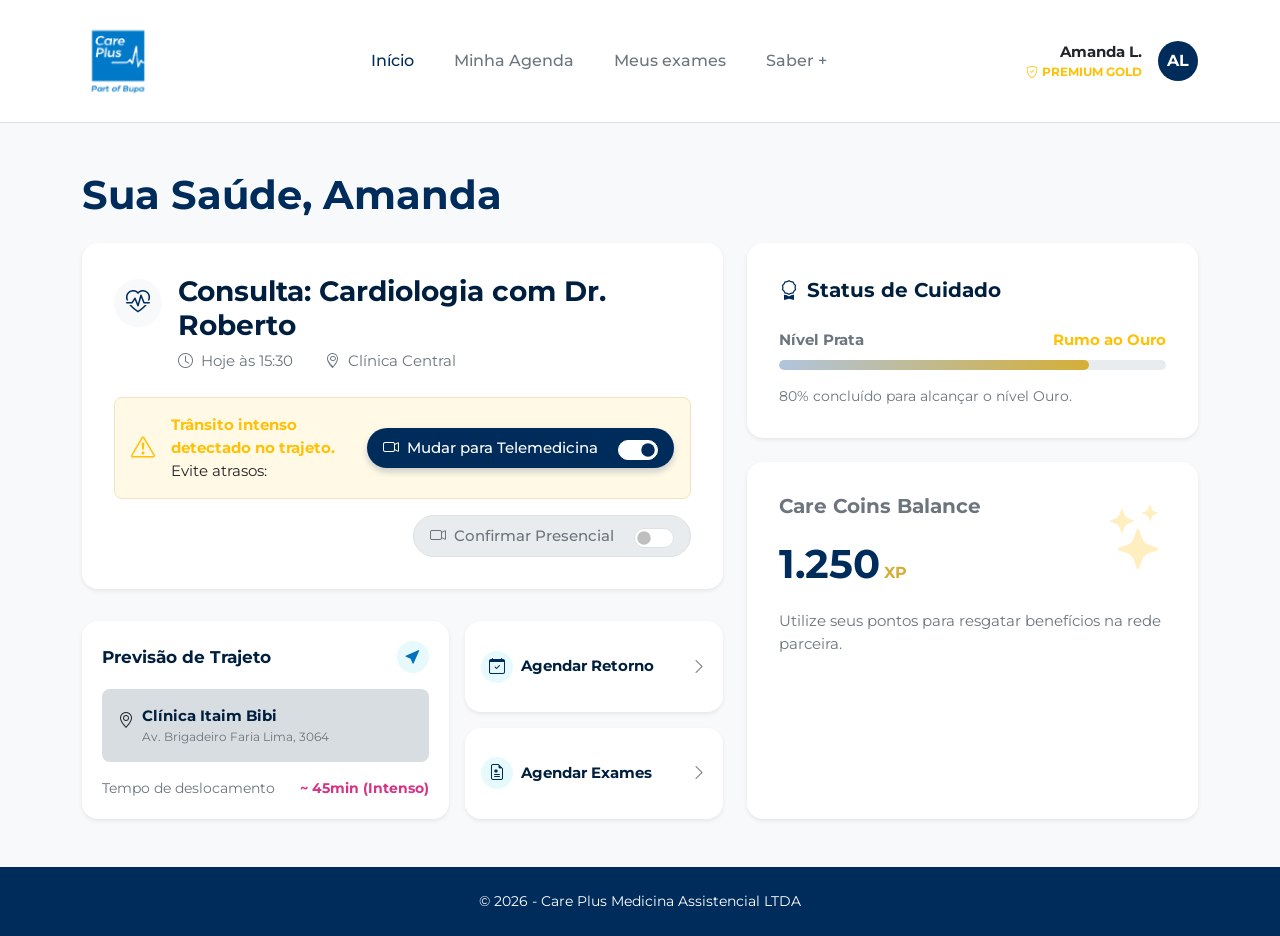
==== index.html @ d6cd410c "Alteração da fonte" ====
<!doctype html>
<html lang="pt-BR">
  <head>
    <meta charset="UTF-8" />
    <meta name="viewport" content="width=device-width, initial-scale=1.0" />
    <title>Care Plus - Dashboard</title>
    <link
      href="https://cdn.jsdelivr.net/npm/bootstrap@5.3.0/dist/css/bootstrap.min.css"
      rel="stylesheet"
    />
    <link rel="preconnect" href="https://fonts.googleapis.com" />
    <link rel="preconnect" href="https://fonts.gstatic.com" crossorigin />
    <link
      href="https://fonts.googleapis.com/css2?family=Montserrat:ital,wght@0,100..900;1,100..900&display=swap"
      rel="stylesheet"
    />
    <link
      rel="stylesheet"
      href="https://cdn.jsdelivr.net/npm/bootstrap-icons@1.11.1/font/bootstrap-icons.css"
    />
    <link rel="stylesheet" href="css/style.css" />
  </head>
  <body class="bg-light">
    <nav
      class="navbar navbar-expand-lg navbar-light bg-white border-bottom py-3"
    >
      <div class="container">
        <a class="navbar-brand d-flex align-items-center" href="index.html">
          <img
            src="img/logo.png"
            alt="Care Plus Logo"
            height="80"
            class="d-inline-block align-text-top"
          />
        </a>
        <button
          class="navbar-toggler"
          type="button"
          data-bs-toggle="collapse"
          data-bs-target="#navbarNav"
        >
          <span class="navbar-toggler-icon"></span>
        </button>
        <div class="collapse navbar-collapse" id="navbarNav">
          <ul class="navbar-nav mx-auto">
            <li class="nav-item me-4">
              <a
                class="nav-link active fw-medium text-dark d-flex align-items-center"
                href="index.html"
              >
                Início
              </a>
            </li>
            <li class="nav-item me-4">
              <a
                class="nav-link fw-medium text-secondary d-flex align-items-center"
                href="agenda.html"
              >
                Minha Agenda
              </a>
            </li>
            <li class="nav-item me-4">
              <a
                class="nav-link fw-medium text-secondary d-flex align-items-center"
                href="exames.html"
              >
                Meus exames
              </a>
            </li>
            <li class="nav-item">
              <a
                class="nav-link fw-medium text-secondary d-flex align-items-center"
                href="saber.html"
              >
                Saber +
              </a>
            </li>
          </ul>
          <div class="d-flex align-items-center">
            <div class="text-end me-3">
              <div class="fw-bold text-dark font-md user-header-name">
                Amanda L.
              </div>
              <div
                class="text-warning fw-bold d-flex align-items-center justify-content-end font-xs"
              >
                <i class="bi bi-shield-check me-1"></i> PREMIUM GOLD
              </div>
            </div>
            <a
              href="cadastro.html"
              class="text-decoration-none"
              title="Ver Perfil"
            >
              <div
                class="avatar-md bg-primary text-white rounded-circle d-flex justify-content-center align-items-center fw-bold"
              >
                AL
              </div>
            </a>
          </div>
        </div>
      </div>
    </nav>
    <main class="container my-5">
      <h1 class="fw-bold mb-4 dashboard-title">Sua Saúde, Amanda</h1>
      <div class="row g-4">
        <div class="col-lg-7">
          <div class="card border-0 shadow-sm rounded-4 p-2">
            <div class="card-body p-4">
              <div class="d-flex align-items-start mb-4">
                <div class="icon-box bg-light avatar-lg me-3 mt-1">
                  <i class="bi bi-heart-pulse text-primary fs-4"></i>
                </div>
                <div>
                  <h3 class="fw-bold mb-2 section-title">
                    Consulta: Cardiologia com Dr. Roberto
                  </h3>
                  <div class="d-flex text-secondary font-md flex-wrap gap-2">
                    <div class="me-4 d-flex align-items-center m-0">
                      <i class="bi bi-clock me-2"></i> Hoje às 15:30
                    </div>
                    <div class="d-flex align-items-center">
                      <i class="bi bi-geo-alt me-2"></i> Clínica Central
                    </div>
                  </div>
                </div>
              </div>
              <div
                class="alert custom-alert rounded-3 d-flex flex-column flex-md-row align-items-md-center justify-content-between mb-3 p-3"
                role="alert"
              >
                <div class="d-flex align-items-center mb-3 mb-md-0">
                  <i
                    class="bi bi-exclamation-triangle text-warning fs-4 me-3"
                  ></i>
                  <div class="font-md">
                    <strong class="text-warning"
                      >Trânsito intenso detectado no trajeto.</strong
                    >
                    Evite atrasos:
                  </div>
                </div>
                <div
                  class="action-toggle-container bg-primary text-white rounded-pill px-3 py-2 d-flex align-items-center"
                  id="btn-telemedicina"
                >
                  <i class="bi bi-camera-video me-2"></i>
                  <span class="fw-medium me-3 font-md"
                    >Mudar para Telemedicina</span
                  >
                  <div class="form-check form-switch m-0 ms-1">
                    <input
                      class="form-check-input custom-switch"
                      type="checkbox"
                      role="switch"
                      id="toggleTelemedicina"
                      checked
                    />
                  </div>
                </div>
              </div>
              <div class="d-flex justify-content-end mt-2">
                <div
                  class="action-toggle-container bg-light text-secondary rounded-pill px-3 py-2 d-flex align-items-center border"
                  id="btn-presencial"
                >
                  <i class="bi bi-camera-video me-2"></i>
                  <span class="fw-medium me-3 font-md"
                    >Confirmar Presencial</span
                  >
                  <div class="form-check form-switch m-0 ms-1">
                    <input
                      class="form-check-input custom-switch"
                      type="checkbox"
                      role="switch"
                      id="togglePresencial"
                    />
                  </div>
                </div>
              </div>
            </div>
          </div>
          <div class="row mt-3 g-3">
            <div class="col-md-7">
              <div class="card border-0 shadow-sm rounded-4 h-100 p-1">
                <div class="card-body p-3">
                  <div
                    class="d-flex justify-content-between align-items-center mb-3"
                  >
                    <h6 class="fw-bold m-0 section-title font-lg">
                      Previsão de Trajeto
                    </h6>
                    <div
                      class="bg-info bg-opacity-10 avatar-sm icon-box text-secondary-brand"
                    >
                      <i class="bi bi-cursor-fill"></i>
                    </div>
                  </div>
                  <div
                    class="rounded-3 p-3 mb-3 d-flex align-items-start bg-path-gray"
                  >
                    <i class="bi bi-geo-alt text-dark me-2 mt-1"></i>
                    <div>
                      <div class="fw-bold section-title font-md">
                        Clínica Itaim Bibi
                      </div>
                      <div class="text-secondary font-xs">
                        Av. Brigadeiro Faria Lima, 3064
                      </div>
                    </div>
                  </div>
                  <div
                    class="d-flex justify-content-between align-items-center font-sm"
                  >
                    <span class="text-secondary">Tempo de deslocamento</span>
                    <span class="fw-bold text-gold-alt">~ 45min (Intenso)</span>
                  </div>
                </div>
              </div>
            </div>
            <div class="col-md-5 d-flex flex-column gap-3">
              <div
                class="card border-0 shadow-sm rounded-4 p-3 flex-row align-items-center justify-content-between h-50 action-card"
                style="cursor: pointer"
                onclick="window.location.href = 'agenda.html'"
              >
                <div class="d-flex align-items-center">
                  <div
                    class="bg-info bg-opacity-10 avatar-sm icon-box text-navy me-2"
                  >
                    <i class="bi bi-calendar-check"></i>
                  </div>
                  <span class="fw-bold section-title font-md"
                    >Agendar Retorno</span
                  >
                </div>
                <i class="bi bi-chevron-right text-secondary"></i>
              </div>
              <div
                class="card border-0 shadow-sm rounded-4 p-3 flex-row align-items-center justify-content-between h-50 action-card"
                style="cursor: pointer"
                onclick="
                  window.location.href = 'exames.html?tab=agendar-exames'
                "
              >
                <div class="d-flex align-items-center">
                  <div
                    class="bg-info bg-opacity-10 avatar-sm icon-box text-navy me-2"
                  >
                    <i class="bi bi-file-earmark-medical"></i>
                  </div>
                  <span class="fw-bold section-title font-md"
                    >Agendar Exames</span
                  >
                </div>
                <i class="bi bi-chevron-right text-secondary"></i>
              </div>
            </div>
          </div>
        </div>
        <div class="col-lg-5 d-flex flex-column gap-4">
          <div class="card border-0 shadow-sm rounded-4 p-2">
            <div class="card-body p-4">
              <div class="d-flex align-items-center mb-4">
                <i class="bi bi-award fs-5 me-2 text-navy"></i>
                <h5 class="fw-bold m-0 section-title">Status de Cuidado</h5>
              </div>
              <div class="d-flex justify-content-between mb-2 fw-bold font-md">
                <span class="text-secondary">Nível Prata</span>
                <span class="text-warning">Rumo ao Ouro</span>
              </div>
              <div
                class="progress mb-3"
                style="height: 10px; background-color: #e9ecef"
              >
                <div
                  class="progress-bar custom-progress-bar"
                  role="progressbar"
                  style="width: 80%"
                  aria-valuenow="80"
                  aria-valuemin="0"
                  aria-valuemax="100"
                ></div>
              </div>
              <p class="text-secondary m-0 font-sm">
                80% concluído para alcançar o nível Ouro.
              </p>
            </div>
          </div>
          <div
            class="card border-0 shadow-sm rounded-4 p-2 h-100"
            style="cursor: pointer"
            onclick="window.location.href = 'recompensas.html'"
          >
            <div class="card-body p-4 position-relative overflow-hidden">
              <i
                class="bi bi-stars position-absolute text-warning opacity-25"
                style="top: 20px; right: 20px; font-size: 4rem"
              ></i>
              <h5 class="fw-bold mb-3 text-secondary">Care Coins Balance</h5>
              <div class="d-flex align-items-baseline mb-3">
                <span class="fw-bold balance-value">1.250</span>
                <span class="fw-bold xp-tag ms-1">XP</span>
              </div>
              <p class="text-secondary m-0 font-md w-85">
                Utilize seus pontos para resgatar benefícios na rede parceira.
              </p>
            </div>
          </div>
        </div>
      </div>
    </main>
    <div
      class="modal fade"
      id="modalCadastro"
      tabindex="-1"
      aria-labelledby="modalCadastroLabel"
      aria-hidden="true"
    >
      <div class="modal-dialog modal-dialog-centered modal-lg">
        <div class="modal-content border-0 rounded-4 shadow">
          <div class="modal-header border-0 pb-0">
            <h4
              class="modal-title fw-bold modal-title-custom"
              id="modalCadastroLabel"
            >
              Sua Saúde, Seus Dados
            </h4>
            <button
              type="button"
              class="btn-close"
              data-bs-dismiss="modal"
              aria-label="Close"
            ></button>
          </div>
          <div class="modal-body p-4">
            <div class="card border-0 bg-light rounded-4 p-3 mb-4">
              <div
                class="d-flex justify-content-between align-items-center mb-3"
              >
                <h5 class="fw-bold m-0 data-section-title">Dados pessoais</h5>
                <i class="bi bi-pencil-fill text-secondary"></i>
              </div>
              <div class="mb-3">
                <label class="form-label text-secondary font-md">Nome</label>
                <input
                  type="text"
                  class="form-control rounded-3"
                  value="Amanda L."
                  readonly
                />
              </div>
              <div class="row g-3 mb-3">
                <div class="col-md-6">
                  <label class="form-label text-secondary font-md"
                    >Data de Nascimento</label
                  >
                  <input
                    type="text"
                    class="form-control rounded-3"
                    value="01/01/1990"
                    readonly
                  />
                </div>
                <div class="col-md-6">
                  <label class="form-label text-secondary font-md">CPF</label>
                  <input
                    type="text"
                    class="form-control rounded-3"
                    value="123.456.789-00"
                    readonly
                  />
                </div>
              </div>
              <div class="row g-3">
                <div class="col-md-6">
                  <label class="form-label text-secondary font-md"
                    >Endereço</label
                  >
                  <input
                    type="text"
                    class="form-control rounded-3"
                    value="Rua Exemplo, 123"
                    readonly
                  />
                </div>
                <div class="col-md-6">
                  <label class="form-label text-secondary font-md"
                    >Contato</label
                  >
                  <input
                    type="text"
                    class="form-control rounded-3"
                    value="(11) 99999-9999"
                    readonly
                  />
                </div>
              </div>
            </div>
            <div class="card border-0 bg-light rounded-4 p-3">
              <div
                class="d-flex justify-content-between align-items-center mb-3"
              >
                <h5 class="fw-bold m-0 data-section-title">
                  Histórico e Preferências
                </h5>
                <i class="bi bi-pencil-fill text-secondary"></i>
              </div>
              <div class="mb-3">
                <label class="form-label text-secondary font-md"
                  >Alergias Medicamentosas</label
                >
                <input
                  type="text"
                  class="form-control rounded-3"
                  value="Nenhuma conhecida"
                  readonly
                />
              </div>
              <div class="mb-3">
                <label class="form-label text-secondary font-md"
                  >Forma de contato preferencial</label
                >
                <input
                  type="text"
                  class="form-control rounded-3"
                  value="WhatsApp"
                  readonly
                />
              </div>
              <div>
                <label class="form-label text-secondary font-md"
                  >Doenças Crônicas Conhecidas</label
                >
                <input
                  type="text"
                  class="form-control rounded-3"
                  value="Asma leve"
                  readonly
                />
              </div>
            </div>
          </div>
        </div>
      </div>
    </div>
    <footer class="custom-footer">
      © 2026 - Care Plus Medicina Assistencial LTDA
    </footer>
    <script src="https://cdn.jsdelivr.net/npm/bootstrap@5.3.0/dist/js/bootstrap.bundle.min.js"></script>
    <script src="js/global.js"></script>
    <script src="js/index.js"></script>
  </body>
</html>
---- css/style.css ----
@import url(agenda.css);
@import url(cadastro.css);
@import url(exames.css);
@import url(global.css);
@import url(index.css);
@import url(recompensas.css);
@import url(saber.css);
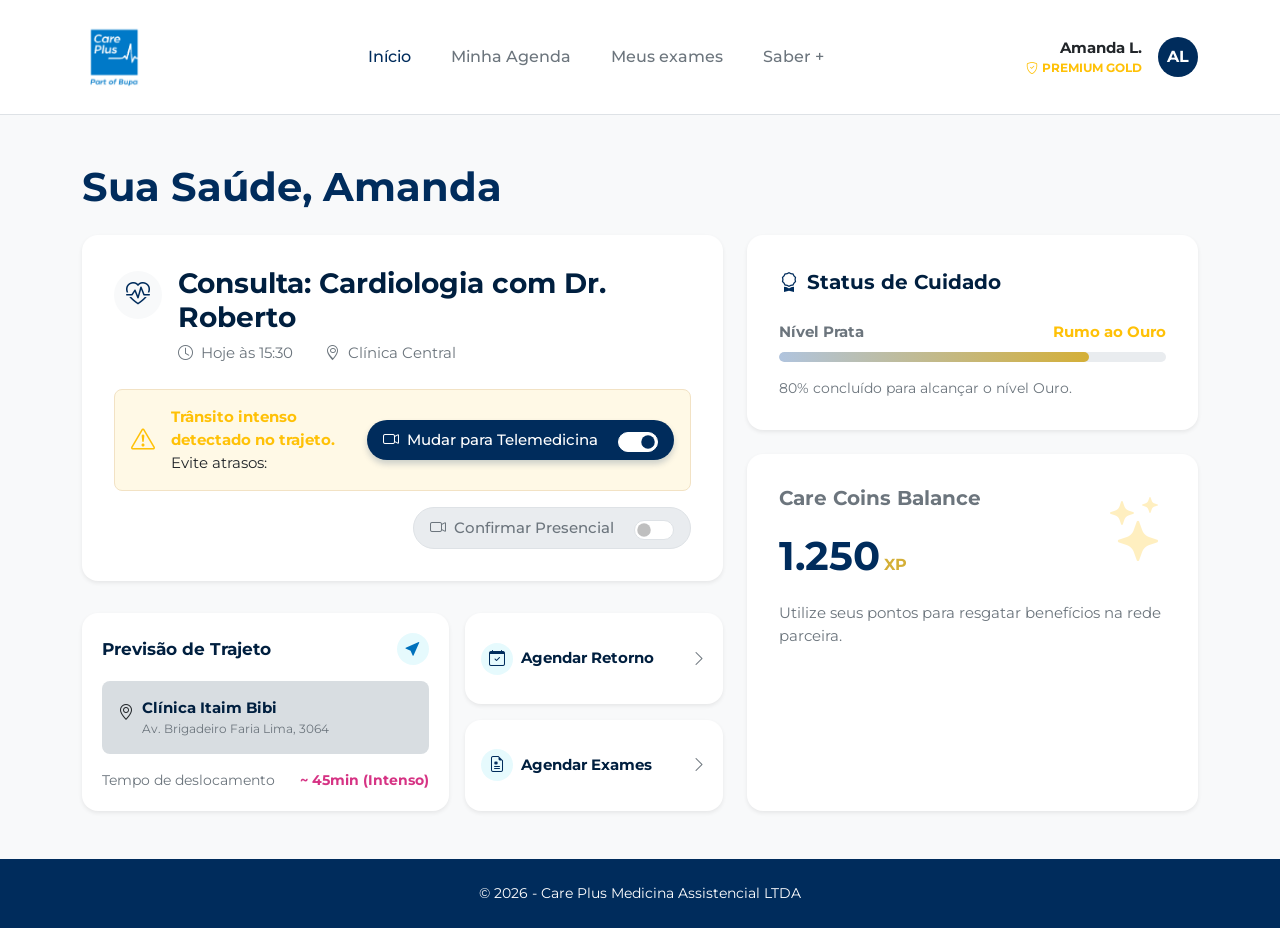
==== commit 399b3f63: "Ajuste nos links do menu da home" ====
--- a/index.html
+++ b/index.html
@@ -28,8 +28,8 @@
         <a class="navbar-brand d-flex align-items-center" href="index.html">
           <img
             src="img/logo.png"
-            alt="Care Plus Logo"
-            height="80"
+            alt="Logo da Care Plus"
+            height="72"
             class="d-inline-block align-text-top"
           />
         </a>
@@ -54,7 +54,7 @@
             <li class="nav-item me-4">
               <a
                 class="nav-link fw-medium text-secondary d-flex align-items-center"
-                href="agenda.html"
+                href="pages/agenda.html"
               >
                 Minha Agenda
               </a>
@@ -62,7 +62,7 @@
             <li class="nav-item me-4">
               <a
                 class="nav-link fw-medium text-secondary d-flex align-items-center"
-                href="exames.html"
+                href="pages/exames.html"
               >
                 Meus exames
               </a>
@@ -70,35 +70,35 @@
             <li class="nav-item">
               <a
                 class="nav-link fw-medium text-secondary d-flex align-items-center"
-                href="saber.html"
+                href="pages/saber.html"
               >
                 Saber +
               </a>
             </li>
           </ul>
-          <div class="d-flex align-items-center">
-            <div class="text-end me-3">
-              <div class="fw-bold text-dark font-md user-header-name">
-                Amanda L.
-              </div>
-              <div
-                class="text-warning fw-bold d-flex align-items-center justify-content-end font-xs"
-              >
-                <i class="bi bi-shield-check me-1"></i> PREMIUM GOLD
-              </div>
-            </div>
-            <a
-              href="cadastro.html"
-              class="text-decoration-none"
-              title="Ver Perfil"
-            >
+          <a
+            href="pages/cadastro.html"
+            class="text-decoration-none"
+            title="Ver Perfil"
+          >
+            <div class="d-flex align-items-center">
+              <div class="text-end me-3">
+                <div class="fw-bold text-dark font-md user-header-name">
+                  Amanda L.
+                </div>
+                <div
+                  class="text-warning fw-bold d-flex align-items-center justify-content-end font-xs"
+                >
+                  <i class="bi bi-shield-check me-1"></i> PREMIUM GOLD
+                </div>
+              </div>
               <div
                 class="avatar-md bg-primary text-white rounded-circle d-flex justify-content-center align-items-center fw-bold"
               >
                 AL
               </div>
-            </a>
-          </div>
+            </div>
+          </a>
         </div>
       </div>
     </nav>
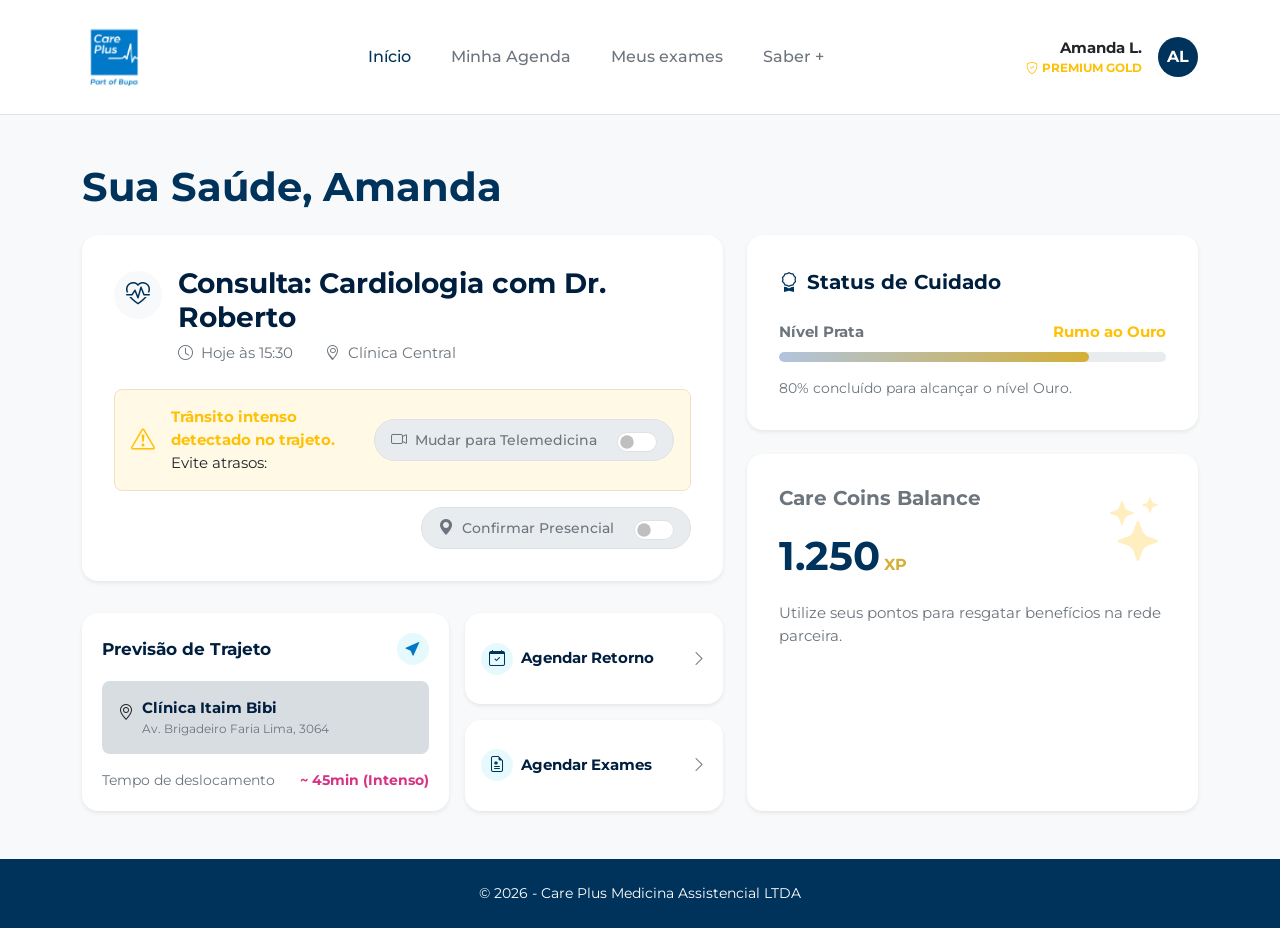
==== commit ffa85b15: "Ajuste responsividade home e retirada de código inutilizado" ====
--- a/index.html
+++ b/index.html
@@ -146,7 +146,7 @@
                   id="btn-telemedicina"
                 >
                   <i class="bi bi-camera-video me-2"></i>
-                  <span class="fw-medium me-3 font-md"
+                  <span class="fw-medium me-3 font-sm"
                     >Mudar para Telemedicina</span
                   >
                   <div class="form-check form-switch m-0 ms-1">
@@ -155,7 +155,6 @@
                       type="checkbox"
                       role="switch"
                       id="toggleTelemedicina"
-                      checked
                     />
                   </div>
                 </div>
@@ -165,8 +164,8 @@
                   class="action-toggle-container bg-light text-secondary rounded-pill px-3 py-2 d-flex align-items-center border"
                   id="btn-presencial"
                 >
-                  <i class="bi bi-camera-video me-2"></i>
-                  <span class="fw-medium me-3 font-md"
+                  <i class="bi bi-geo-alt-fill me-2"></i>
+                  <span class="fw-medium me-3 font-sm"
                     >Confirmar Presencial</span
                   >
                   <div class="form-check form-switch m-0 ms-1">
@@ -223,7 +222,7 @@
               <div
                 class="card border-0 shadow-sm rounded-4 p-3 flex-row align-items-center justify-content-between h-50 action-card"
                 style="cursor: pointer"
-                onclick="window.location.href = 'agenda.html'"
+                onclick="window.location.href = 'pages/agenda.html'"
               >
                 <div class="d-flex align-items-center">
                   <div
@@ -241,7 +240,7 @@
                 class="card border-0 shadow-sm rounded-4 p-3 flex-row align-items-center justify-content-between h-50 action-card"
                 style="cursor: pointer"
                 onclick="
-                  window.location.href = 'exames.html?tab=agendar-exames'
+                  window.location.href = 'pages/exames.html?tab=agendar-exames'
                 "
               >
                 <div class="d-flex align-items-center">
@@ -291,7 +290,7 @@
           <div
             class="card border-0 shadow-sm rounded-4 p-2 h-100"
             style="cursor: pointer"
-            onclick="window.location.href = 'recompensas.html'"
+            onclick="window.location.href = 'pages/recompensas.html'"
           >
             <div class="card-body p-4 position-relative overflow-hidden">
               <i
@@ -311,140 +310,6 @@
         </div>
       </div>
     </main>
-    <div
-      class="modal fade"
-      id="modalCadastro"
-      tabindex="-1"
-      aria-labelledby="modalCadastroLabel"
-      aria-hidden="true"
-    >
-      <div class="modal-dialog modal-dialog-centered modal-lg">
-        <div class="modal-content border-0 rounded-4 shadow">
-          <div class="modal-header border-0 pb-0">
-            <h4
-              class="modal-title fw-bold modal-title-custom"
-              id="modalCadastroLabel"
-            >
-              Sua Saúde, Seus Dados
-            </h4>
-            <button
-              type="button"
-              class="btn-close"
-              data-bs-dismiss="modal"
-              aria-label="Close"
-            ></button>
-          </div>
-          <div class="modal-body p-4">
-            <div class="card border-0 bg-light rounded-4 p-3 mb-4">
-              <div
-                class="d-flex justify-content-between align-items-center mb-3"
-              >
-                <h5 class="fw-bold m-0 data-section-title">Dados pessoais</h5>
-                <i class="bi bi-pencil-fill text-secondary"></i>
-              </div>
-              <div class="mb-3">
-                <label class="form-label text-secondary font-md">Nome</label>
-                <input
-                  type="text"
-                  class="form-control rounded-3"
-                  value="Amanda L."
-                  readonly
-                />
-              </div>
-              <div class="row g-3 mb-3">
-                <div class="col-md-6">
-                  <label class="form-label text-secondary font-md"
-                    >Data de Nascimento</label
-                  >
-                  <input
-                    type="text"
-                    class="form-control rounded-3"
-                    value="01/01/1990"
-                    readonly
-                  />
-                </div>
-                <div class="col-md-6">
-                  <label class="form-label text-secondary font-md">CPF</label>
-                  <input
-                    type="text"
-                    class="form-control rounded-3"
-                    value="123.456.789-00"
-                    readonly
-                  />
-                </div>
-              </div>
-              <div class="row g-3">
-                <div class="col-md-6">
-                  <label class="form-label text-secondary font-md"
-                    >Endereço</label
-                  >
-                  <input
-                    type="text"
-                    class="form-control rounded-3"
-                    value="Rua Exemplo, 123"
-                    readonly
-                  />
-                </div>
-                <div class="col-md-6">
-                  <label class="form-label text-secondary font-md"
-                    >Contato</label
-                  >
-                  <input
-                    type="text"
-                    class="form-control rounded-3"
-                    value="(11) 99999-9999"
-                    readonly
-                  />
-                </div>
-              </div>
-            </div>
-            <div class="card border-0 bg-light rounded-4 p-3">
-              <div
-                class="d-flex justify-content-between align-items-center mb-3"
-              >
-                <h5 class="fw-bold m-0 data-section-title">
-                  Histórico e Preferências
-                </h5>
-                <i class="bi bi-pencil-fill text-secondary"></i>
-              </div>
-              <div class="mb-3">
-                <label class="form-label text-secondary font-md"
-                  >Alergias Medicamentosas</label
-                >
-                <input
-                  type="text"
-                  class="form-control rounded-3"
-                  value="Nenhuma conhecida"
-                  readonly
-                />
-              </div>
-              <div class="mb-3">
-                <label class="form-label text-secondary font-md"
-                  >Forma de contato preferencial</label
-                >
-                <input
-                  type="text"
-                  class="form-control rounded-3"
-                  value="WhatsApp"
-                  readonly
-                />
-              </div>
-              <div>
-                <label class="form-label text-secondary font-md"
-                  >Doenças Crônicas Conhecidas</label
-                >
-                <input
-                  type="text"
-                  class="form-control rounded-3"
-                  value="Asma leve"
-                  readonly
-                />
-              </div>
-            </div>
-          </div>
-        </div>
-      </div>
-    </div>
     <footer class="custom-footer">
       © 2026 - Care Plus Medicina Assistencial LTDA
     </footer>
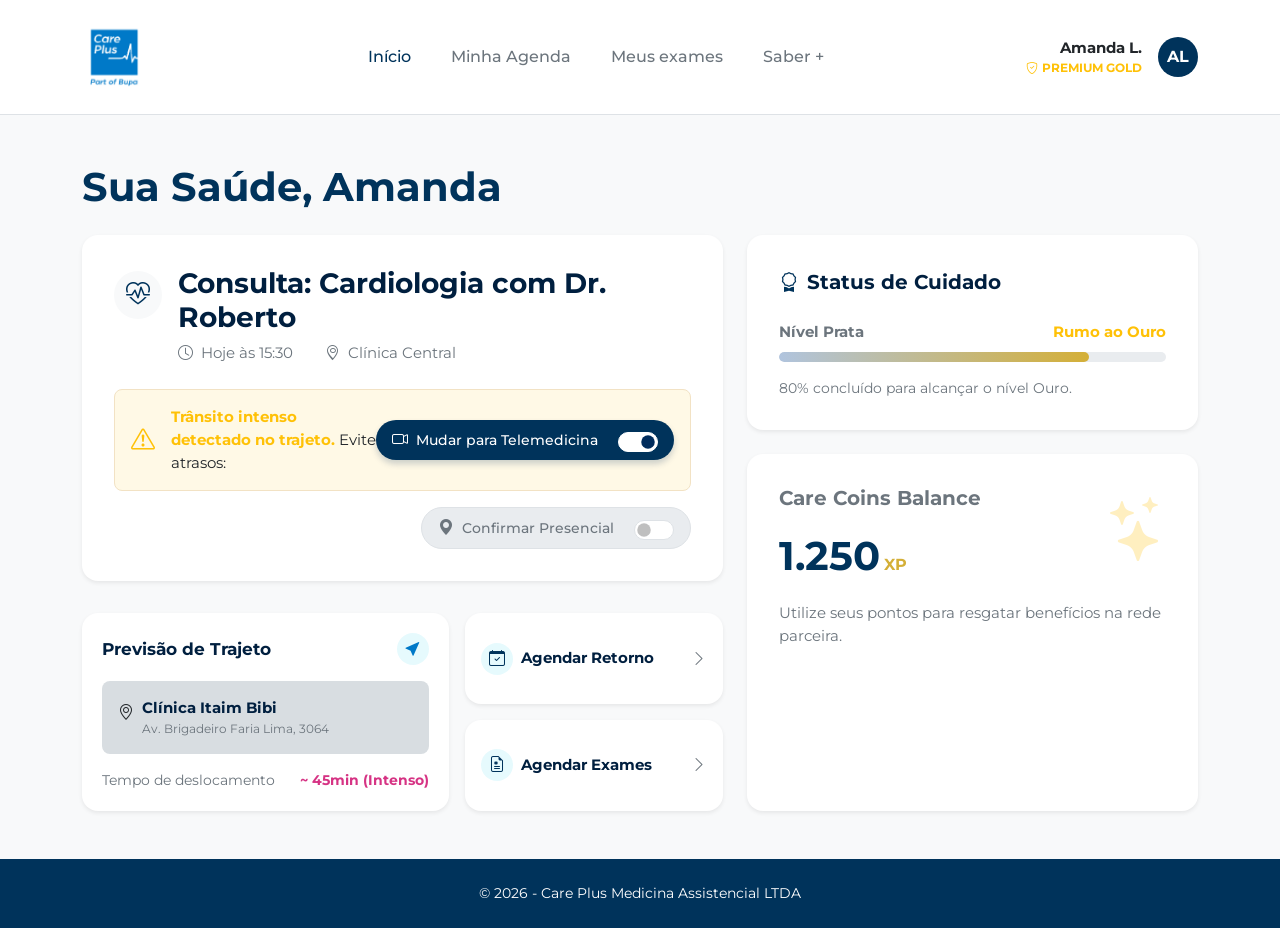
==== commit c81f3f95: "Responsividade Agenda" ====
--- a/index.html
+++ b/index.html
@@ -155,6 +155,7 @@
                       type="checkbox"
                       role="switch"
                       id="toggleTelemedicina"
+                      checked
                     />
                   </div>
                 </div>
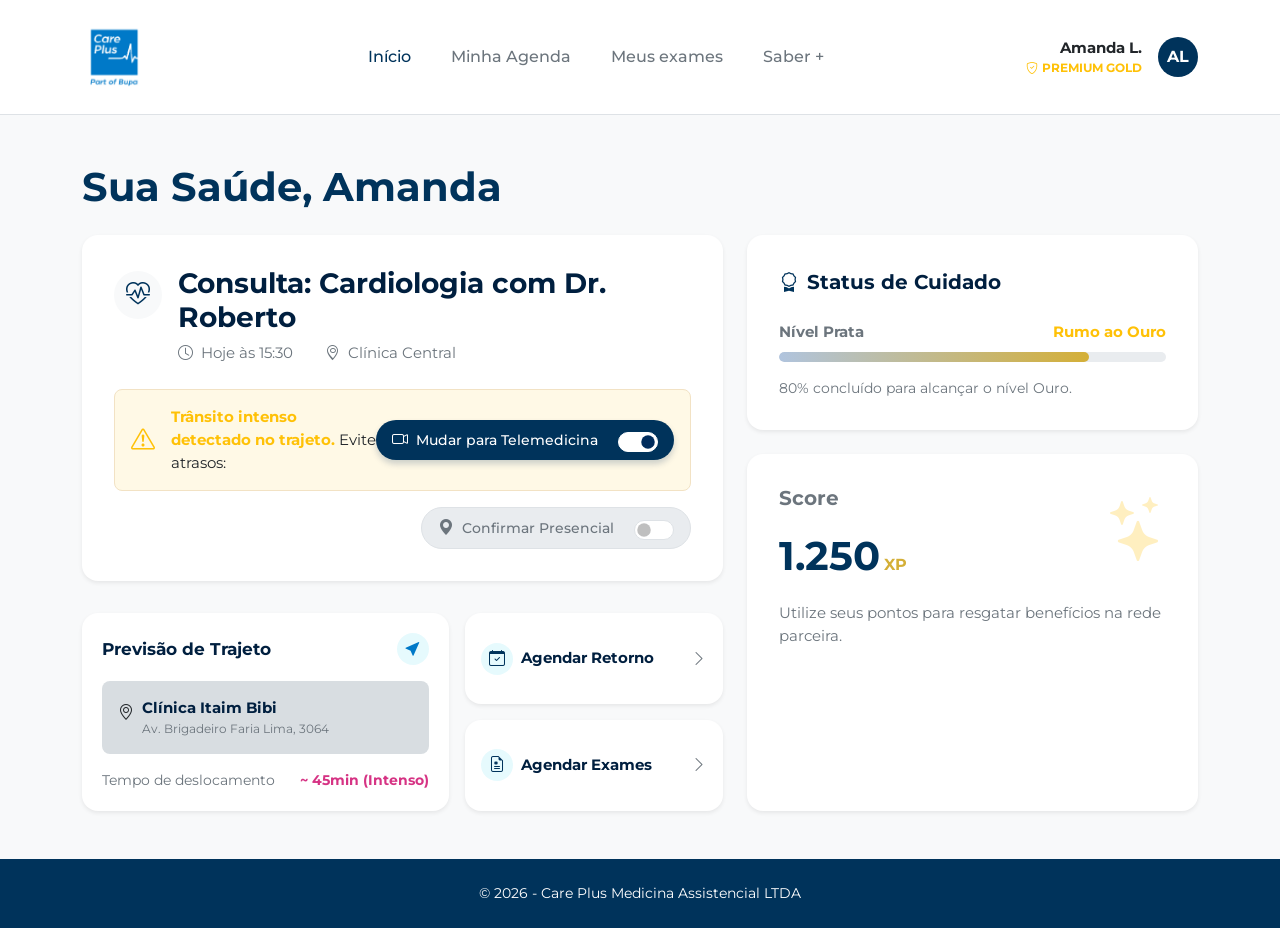
==== commit 80f3f1b1: "Separação do css e html Index" ====
--- a/index.html
+++ b/index.html
@@ -222,7 +222,6 @@
             <div class="col-md-5 d-flex flex-column gap-3">
               <div
                 class="card border-0 shadow-sm rounded-4 p-3 flex-row align-items-center justify-content-between h-50 action-card"
-                style="cursor: pointer"
                 onclick="window.location.href = 'pages/agenda.html'"
               >
                 <div class="d-flex align-items-center">
@@ -239,7 +238,6 @@
               </div>
               <div
                 class="card border-0 shadow-sm rounded-4 p-3 flex-row align-items-center justify-content-between h-50 action-card"
-                style="cursor: pointer"
                 onclick="
                   window.location.href = 'pages/exames.html?tab=agendar-exames'
                 "
@@ -270,14 +268,10 @@
                 <span class="text-secondary">Nível Prata</span>
                 <span class="text-warning">Rumo ao Ouro</span>
               </div>
-              <div
-                class="progress mb-3"
-                style="height: 10px; background-color: #e9ecef"
-              >
+              <div class="progress mb-3">
                 <div
                   class="progress-bar custom-progress-bar"
                   role="progressbar"
-                  style="width: 80%"
                   aria-valuenow="80"
                   aria-valuemin="0"
                   aria-valuemax="100"
@@ -289,16 +283,14 @@
             </div>
           </div>
           <div
-            class="card border-0 shadow-sm rounded-4 p-2 h-100"
-            style="cursor: pointer"
+            class="card border-0 shadow-sm rounded-4 p-2 h-100 card-reward"
             onclick="window.location.href = 'pages/recompensas.html'"
           >
             <div class="card-body p-4 position-relative overflow-hidden">
               <i
                 class="bi bi-stars position-absolute text-warning opacity-25"
-                style="top: 20px; right: 20px; font-size: 4rem"
               ></i>
-              <h5 class="fw-bold mb-3 text-secondary">Care Coins Balance</h5>
+              <h5 class="fw-bold mb-3 text-secondary">Score</h5>
               <div class="d-flex align-items-baseline mb-3">
                 <span class="fw-bold balance-value">1.250</span>
                 <span class="fw-bold xp-tag ms-1">XP</span>
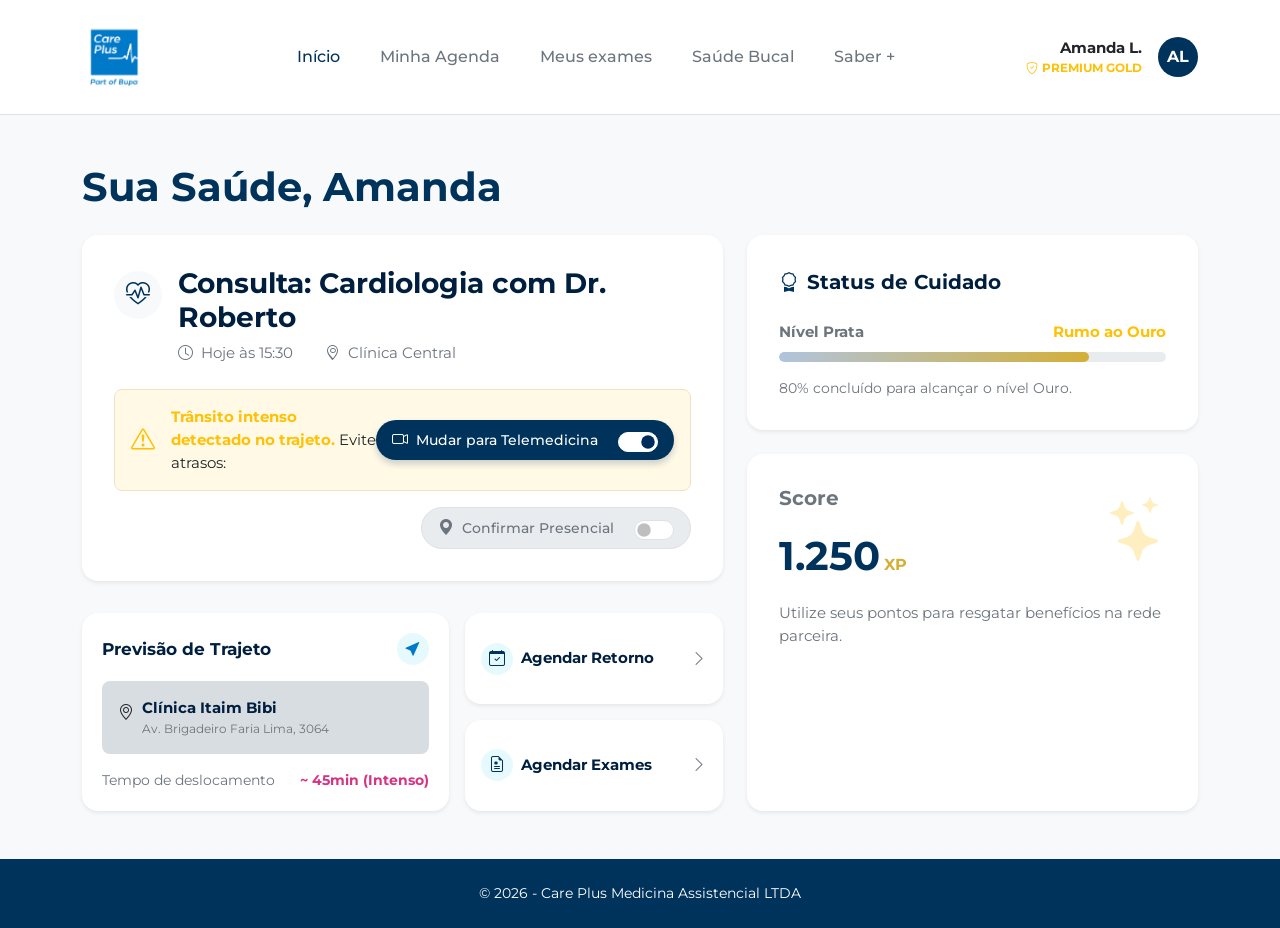
==== commit 64788932: "feat: adiciona pagina de saude bucal com especialidades e agendamentos odontologicos" ====
--- a/index.html
+++ b/index.html
@@ -67,6 +67,14 @@
                 Meus exames
               </a>
             </li>
+            <li class="nav-item me-4">
+              <a
+                class="nav-link fw-medium text-secondary d-flex align-items-center"
+                href="pages/saude-bucal.html"
+              >
+                Saúde Bucal
+              </a>
+            </li>
             <li class="nav-item">
               <a
                 class="nav-link fw-medium text-secondary d-flex align-items-center"
--- a/css/style.css
+++ b/css/style.css
@@ -5,3 +5,4 @@
 @import url(index.css);
 @import url(recompensas.css);
 @import url(saber.css);
+@import url(saudebucal.css);
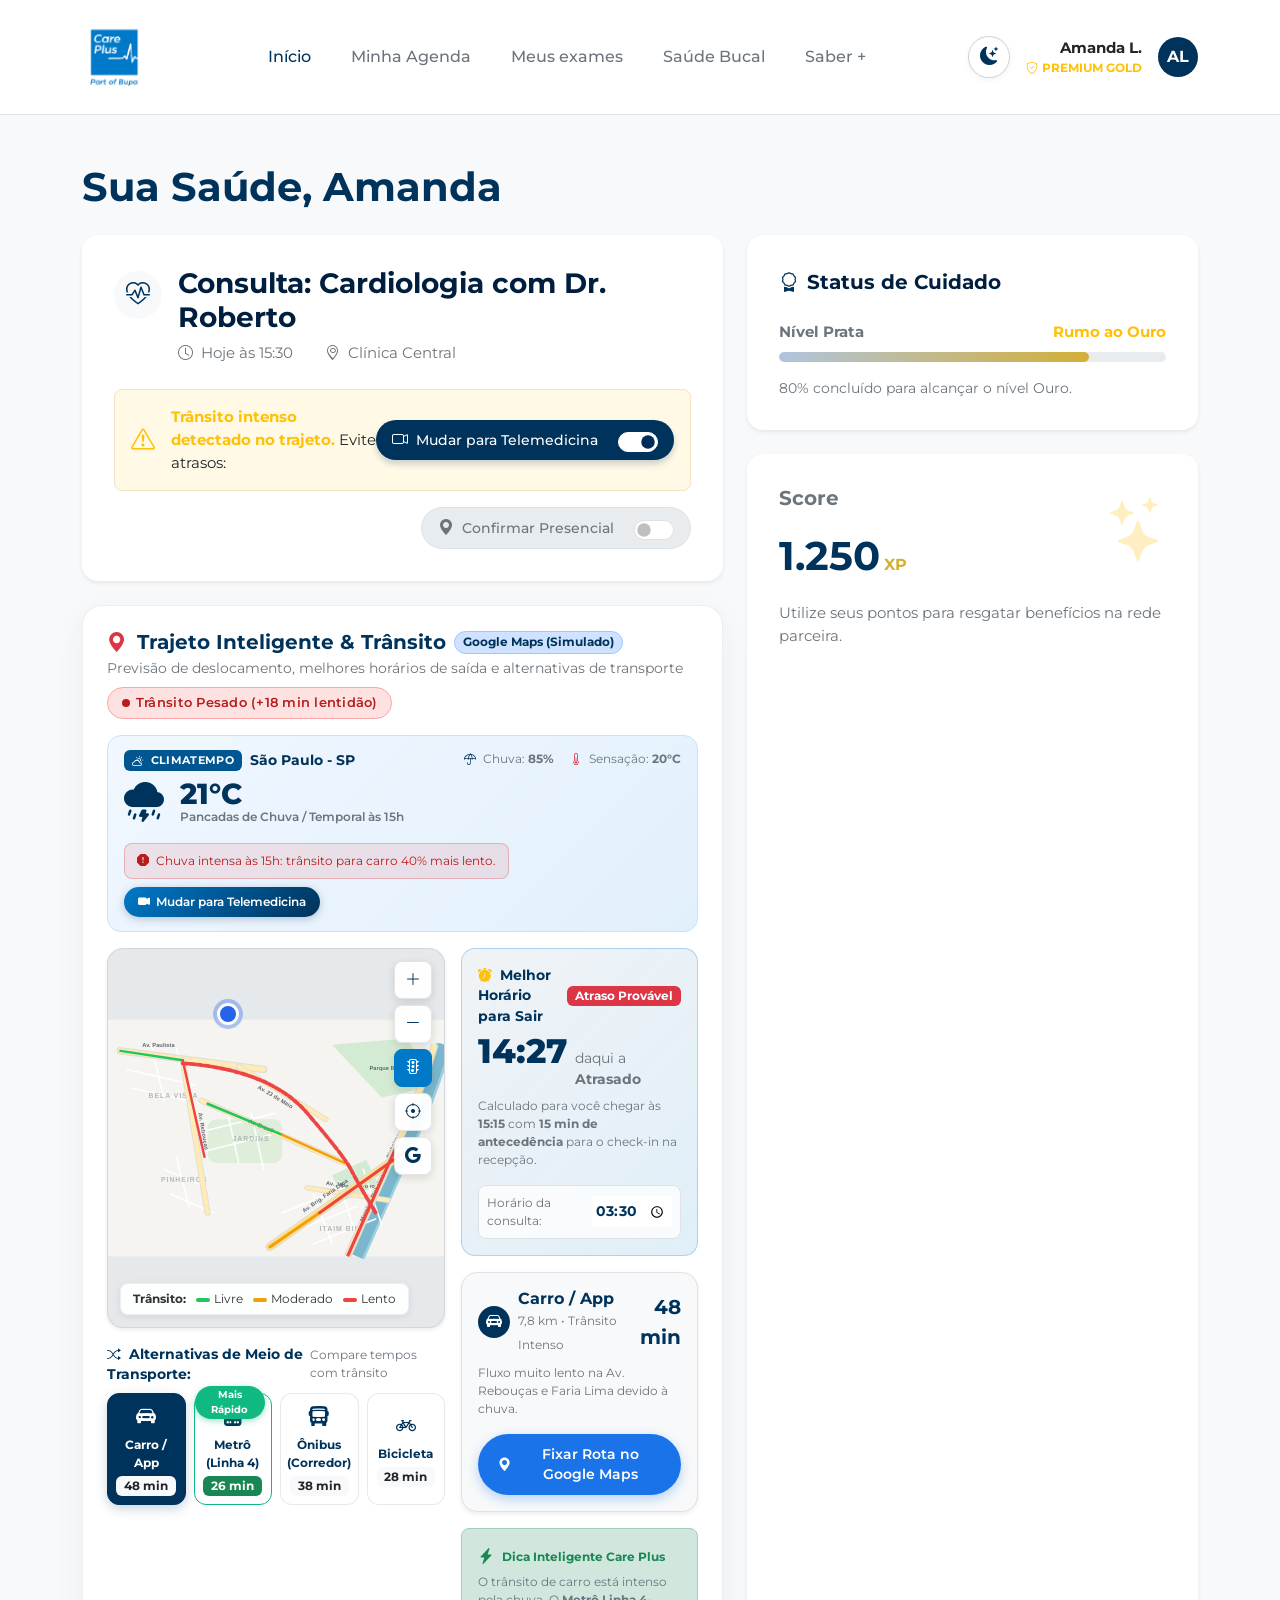
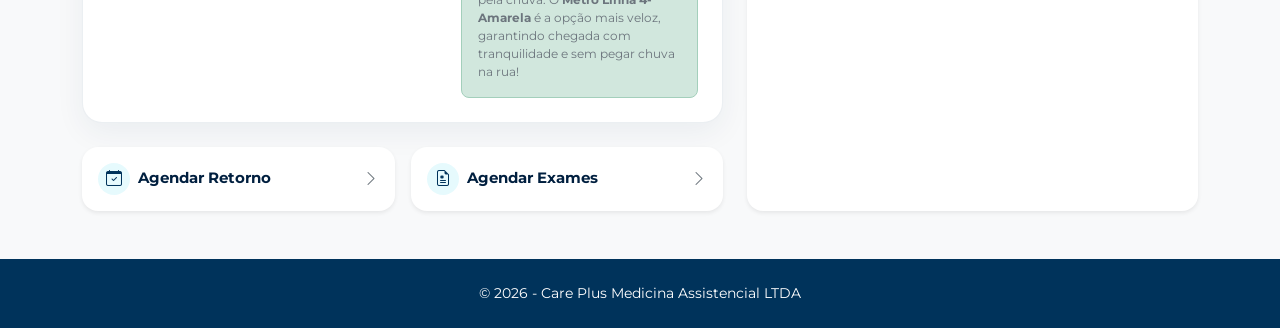
==== commit 0324de62: "Melhorias no portal do paciente" ====
--- a/index.html
+++ b/index.html
@@ -84,29 +84,39 @@
               </a>
             </li>
           </ul>
-          <a
-            href="pages/cadastro.html"
-            class="text-decoration-none"
-            title="Ver Perfil"
-          >
-            <div class="d-flex align-items-center">
-              <div class="text-end me-3">
-                <div class="fw-bold text-dark font-md user-header-name">
-                  Amanda L.
-                </div>
-                <div
-                  class="text-warning fw-bold d-flex align-items-center justify-content-end font-xs"
+          <div class="d-flex align-items-center">
+            <button
+              class="btn btn-theme-toggle me-3"
+              id="btnThemeToggle"
+              title="Alternar tema claro/escuro"
+              aria-label="Alternar tema claro/escuro"
+            >
+              <i class="bi bi-moon-stars-fill"></i>
+            </button>
+            <a
+              href="pages/cadastro.html"
+              class="text-decoration-none"
+              title="Ver Perfil"
+            >
+              <div class="d-flex align-items-center">
+                <div class="text-end me-3">
+                  <div class="fw-bold text-dark font-md user-header-name">
+                    Amanda L.
+                  </div>
+                  <div
+                    class="text-warning fw-bold d-flex align-items-center justify-content-end font-xs"
+                  >
+                    <i class="bi bi-shield-check me-1"></i> PREMIUM GOLD
+                  </div>
+                </div>
+                <div
+                  class="avatar-md bg-primary text-white rounded-circle d-flex justify-content-center align-items-center fw-bold"
                 >
-                  <i class="bi bi-shield-check me-1"></i> PREMIUM GOLD
-                </div>
-              </div>
-              <div
-                class="avatar-md bg-primary text-white rounded-circle d-flex justify-content-center align-items-center fw-bold"
-              >
-                AL
-              </div>
-            </div>
-          </a>
+                  AL
+                </div>
+              </div>
+            </a>
+          </div>
         </div>
       </div>
     </nav>
@@ -189,47 +199,11 @@
               </div>
             </div>
           </div>
-          <div class="row mt-3 g-3">
-            <div class="col-md-7">
-              <div class="card border-0 shadow-sm rounded-4 h-100 p-1">
-                <div class="card-body p-3">
-                  <div
-                    class="d-flex justify-content-between align-items-center mb-3"
-                  >
-                    <h6 class="fw-bold m-0 section-title font-lg">
-                      Previsão de Trajeto
-                    </h6>
-                    <div
-                      class="bg-info bg-opacity-10 avatar-sm icon-box text-secondary-brand"
-                    >
-                      <i class="bi bi-cursor-fill"></i>
-                    </div>
-                  </div>
-                  <div
-                    class="rounded-3 p-3 mb-3 d-flex align-items-start bg-path-gray"
-                  >
-                    <i class="bi bi-geo-alt text-dark me-2 mt-1"></i>
-                    <div>
-                      <div class="fw-bold section-title font-md">
-                        Clínica Itaim Bibi
-                      </div>
-                      <div class="text-secondary font-xs">
-                        Av. Brigadeiro Faria Lima, 3064
-                      </div>
-                    </div>
-                  </div>
-                  <div
-                    class="d-flex justify-content-between align-items-center font-sm"
-                  >
-                    <span class="text-secondary">Tempo de deslocamento</span>
-                    <span class="fw-bold text-gold-alt">~ 45min (Intenso)</span>
-                  </div>
-                </div>
-              </div>
-            </div>
-            <div class="col-md-5 d-flex flex-column gap-3">
+          <div id="careplus-maps-root" class="mt-4"></div>
+          <div class="row g-3">
+            <div class="col-md-6">
               <div
-                class="card border-0 shadow-sm rounded-4 p-3 flex-row align-items-center justify-content-between h-50 action-card"
+                class="card border-0 shadow-sm rounded-4 p-3 flex-row align-items-center justify-content-between action-card"
                 onclick="window.location.href = 'pages/agenda.html'"
               >
                 <div class="d-flex align-items-center">
@@ -244,8 +218,10 @@
                 </div>
                 <i class="bi bi-chevron-right text-secondary"></i>
               </div>
+            </div>
+            <div class="col-md-6">
               <div
-                class="card border-0 shadow-sm rounded-4 p-3 flex-row align-items-center justify-content-between h-50 action-card"
+                class="card border-0 shadow-sm rounded-4 p-3 flex-row align-items-center justify-content-between action-card"
                 onclick="
                   window.location.href = 'pages/exames.html?tab=agendar-exames'
                 "
@@ -316,6 +292,7 @@
     </footer>
     <script src="https://cdn.jsdelivr.net/npm/bootstrap@5.3.0/dist/js/bootstrap.bundle.min.js"></script>
     <script src="js/global.js"></script>
+    <script src="js/maps-service.js"></script>
     <script src="js/index.js"></script>
   </body>
 </html>
--- a/css/style.css
+++ b/css/style.css
@@ -6,3 +6,5 @@
 @import url(recompensas.css);
 @import url(saber.css);
 @import url(saudebucal.css);
+@import url(dark-theme.css);
+@import url(maps.css);
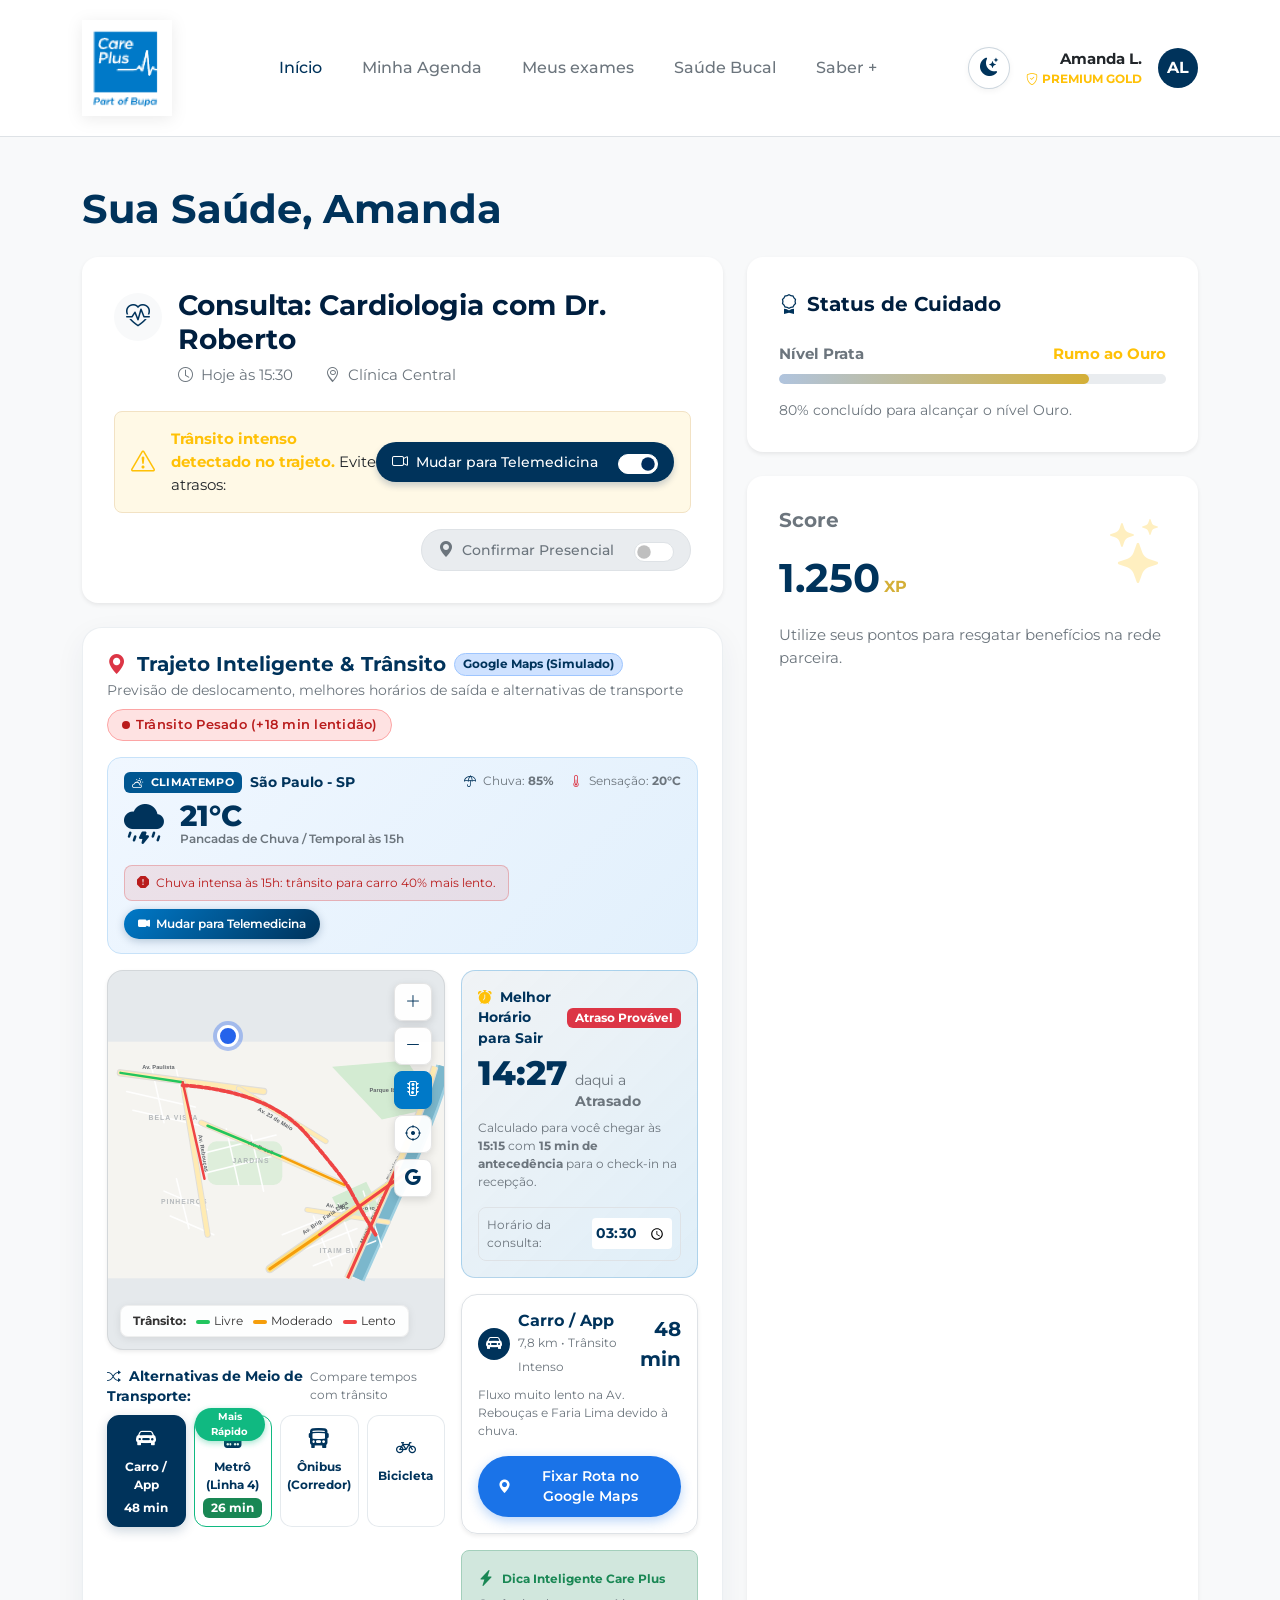
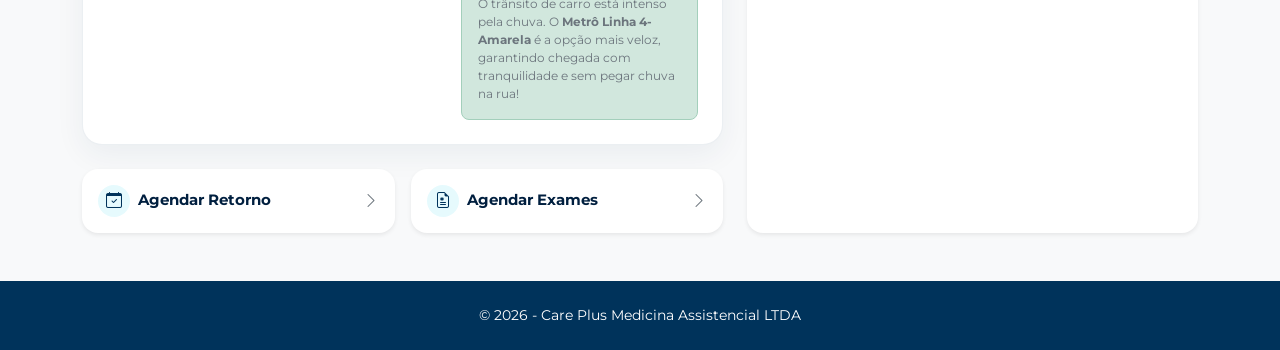
==== commit 6bb6efbf: "style: aumenta destaque e tamanho do logo da navbar para 96px" ====
--- a/index.html
+++ b/index.html
@@ -29,7 +29,7 @@
           <img
             src="img/logo.png"
             alt="Logo da Care Plus"
-            height="72"
+            height="96"
             class="d-inline-block align-text-top"
           />
         </a>
